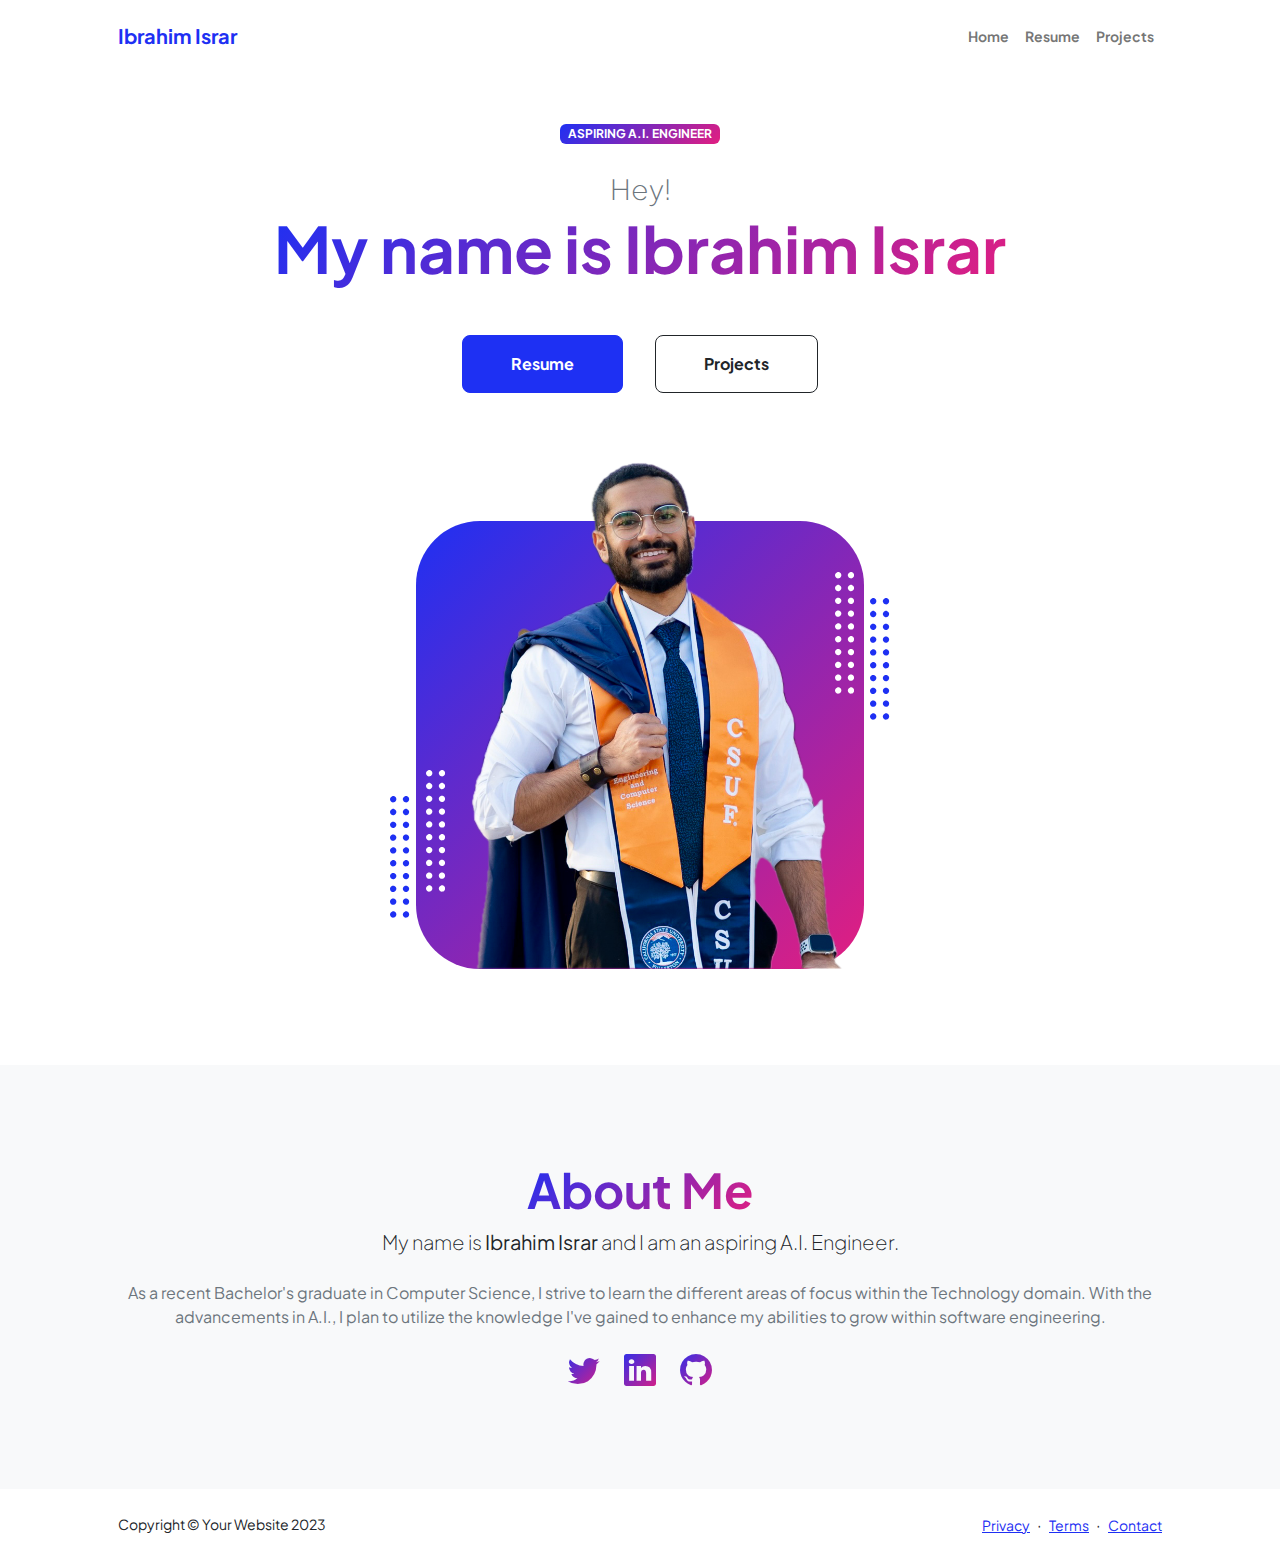
==== index.html @ adb1b74c "first prtfolio website commit" ====
<!DOCTYPE html>
<html lang="en" data-bs-theme="dark">
    <head>
        <meta charset="utf-8" />
        <meta name="viewport" content="width=device-width, initial-scale=1, shrink-to-fit=no" />
        <meta name="description" content="" />
        <meta name="author" content="" />
        <title>Personal - Start Bootstrap Theme</title>
        <!-- Favicon-->
        <link rel="icon" type="image/x-icon" href="assets/favicon.ico" />
        <!-- Custom Google font-->
        <link rel="preconnect" href="https://fonts.googleapis.com" />
        <link rel="preconnect" href="https://fonts.gstatic.com" crossorigin />
        <link href="https://fonts.googleapis.com/css2?family=Plus+Jakarta+Sans:wght@100;200;300;400;500;600;700;800;900&amp;display=swap" rel="stylesheet" />
        <!-- Bootstrap icons-->
        <link href="https://cdn.jsdelivr.net/npm/bootstrap-icons@1.8.1/font/bootstrap-icons.css" rel="stylesheet" />
        <!-- Core theme CSS (includes Bootstrap)-->
        <link href="css/styles.css" rel="stylesheet" />
    </head>
    <body class="d-flex flex-column h-100">
        <main class="flex-shrink-0">
            <!-- Navigation-->
            <nav class="navbar navbar-expand-lg navbar-light bg-white py-3">
                <div class="container px-5">
                    <a class="navbar-brand" href="index.html"><span class="fw-bolder text-primary">Ibrahim Israr</span></a>
                    <button class="navbar-toggler" type="button" data-bs-toggle="collapse" data-bs-target="#navbarSupportedContent" aria-controls="navbarSupportedContent" aria-expanded="false" aria-label="Toggle navigation"><span class="navbar-toggler-icon"></span></button>
                    <div class="collapse navbar-collapse" id="navbarSupportedContent">
                        <ul class="navbar-nav ms-auto mb-2 mb-lg-0 small fw-bolder">
                            <li class="nav-item"><a class="nav-link" href="index.html">Home</a></li>
                            <li class="nav-item"><a class="nav-link" href="resume.html">Resume</a></li>
                            <li class="nav-item"><a class="nav-link" href="projects.html">Projects</a></li>
                            <!-- <li class="nav-item"><a class="nav-link" href="contact.html">Contact</a></li> -->
                        </ul>
                    </div>
                </div>
            </nav>
            <!-- Header-->
            <header class="py-5">
                <div class="container px-5 pb-5">
                    <div class="row gx-5 align-items-center">
                        <div class="col-xxl-5">
                            <!-- Header text content-->
                            <div class="text-center text-xxl-start">
                                <div class="badge bg-gradient-primary-to-secondary text-white mb-4"><div class="text-uppercase">Aspiring A.I. Engineer</div></div>
                                <div class="fs-3 fw-light text-muted">Hey!</div>
                                <h1 class="display-3 fw-bolder mb-5"><span class="text-gradient d-inline">My name is Ibrahim Israr</span></h1>
                                <div class="d-grid gap-3 d-sm-flex justify-content-sm-center justify-content-xxl-start mb-3">
                                    <a class="btn btn-primary btn-lg px-5 py-3 me-sm-3 fs-6 fw-bolder" href="resume.html">Resume</a>
                                    <a class="btn btn-outline-dark btn-lg px-5 py-3 fs-6 fw-bolder" href="projects.html">Projects</a>
                                </div>
                            </div>
                        </div>
                        <div class="col-xxl-7">
                            <!-- Header profile picture-->
                            <div class="d-flex justify-content-center mt-5 mt-xxl-0">
                                <div class="profile bg-gradient-primary-to-secondary">
                                    <!-- TIP: For best results, use a photo with a transparent background like the demo example below-->
                                    <!-- Watch a tutorial on how to do this on YouTube (link)-->
                                    <img class="profile-img" src="assets/profile.png" alt="..." />
                                    <div class="dots-1">
                                        <!-- SVG Dots-->
                                        <svg version="1.1" xmlns="http://www.w3.org/2000/svg" xmlns:xlink="http://www.w3.org/1999/xlink" x="0px" y="0px" viewBox="0 0 191.6 1215.4" style="enable-background: new 0 0 191.6 1215.4" xml:space="preserve">
                                            <g transform="translate(0.000000,1280.000000) scale(0.100000,-0.100000)">
                                                <path d="M227.7,12788.6c-105-35-200-141-222-248c-43-206,163-412,369-369c155,32,275,190,260,339c-11,105-90,213-190,262        C383.7,12801.6,289.7,12808.6,227.7,12788.6z"></path>
                                                <path d="M1507.7,12788.6c-151-50-253-216-222-362c25-119,136-230,254-255c194-41,395,142,375,339c-11,105-90,213-190,262        C1663.7,12801.6,1569.7,12808.6,1507.7,12788.6z"></path>
                                                <path d="M227.7,11508.6c-105-35-200-141-222-248c-43-206,163-412,369-369c155,32,275,190,260,339c-11,105-90,213-190,262        C383.7,11521.6,289.7,11528.6,227.7,11508.6z"></path>
                                                <path d="M1507.7,11508.6c-151-50-253-216-222-362c25-119,136-230,254-255c194-41,395,142,375,339c-11,105-90,213-190,262        C1663.7,11521.6,1569.7,11528.6,1507.7,11508.6z"></path>
                                                <path d="M227.7,10228.6c-105-35-200-141-222-248c-43-206,163-412,369-369c155,32,275,190,260,339c-11,105-90,213-190,262        C383.7,10241.6,289.7,10248.6,227.7,10228.6z"></path>
                                                <path d="M1507.7,10228.6c-105-35-200-141-222-248c-43-206,163-412,369-369c155,32,275,190,260,339c-11,105-90,213-190,262        C1663.7,10241.6,1569.7,10248.6,1507.7,10228.6z"></path>
                                                <path d="M227.7,8948.6c-105-35-200-141-222-248c-43-206,163-412,369-369c155,32,275,190,260,339c-11,105-90,213-190,262        C383.7,8961.6,289.7,8968.6,227.7,8948.6z"></path>
                                                <path d="M1507.7,8948.6c-105-35-200-141-222-248c-43-206,163-412,369-369c155,32,275,190,260,339c-11,105-90,213-190,262        C1663.7,8961.6,1569.7,8968.6,1507.7,8948.6z"></path>
                                                <path d="M227.7,7668.6c-105-35-200-141-222-248c-43-206,163-412,369-369c155,32,275,190,260,339c-11,105-90,213-190,262        C383.7,7681.6,289.7,7688.6,227.7,7668.6z"></path>
                                                <path d="M1507.7,7668.6c-105-35-200-141-222-248c-43-206,163-412,369-369c155,32,275,190,260,339c-11,105-90,213-190,262        C1663.7,7681.6,1569.7,7688.6,1507.7,7668.6z"></path>
                                                <path d="M227.7,6388.6c-105-35-200-141-222-248c-43-206,163-412,369-369c155,32,275,190,260,339c-11,105-90,213-190,262        C383.7,6401.6,289.7,6408.6,227.7,6388.6z"></path>
                                                <path d="M1507.7,6388.6c-105-35-200-141-222-248c-43-206,163-412,369-369c155,32,275,190,260,339c-11,105-90,213-190,262        C1663.7,6401.6,1569.7,6408.6,1507.7,6388.6z"></path>
                                                <path d="M227.7,5108.6c-105-35-200-141-222-248c-43-206,163-412,369-369c155,32,275,190,260,339c-11,105-90,213-190,262        C383.7,5121.6,289.7,5128.6,227.7,5108.6z"></path>
                                                <path d="M1507.7,5108.6c-105-35-200-141-222-248c-43-206,163-412,369-369c155,32,275,190,260,339c-11,105-90,213-190,262        C1663.7,5121.6,1569.7,5128.6,1507.7,5108.6z"></path>
                                                <path d="M227.7,3828.6c-105-35-200-141-222-248c-43-206,163-412,369-369c155,32,275,190,260,339c-11,105-90,213-190,262        C383.7,3841.6,289.7,3848.6,227.7,3828.6z"></path>
                                                <path d="M1507.7,3828.6c-105-35-200-141-222-248c-43-206,163-412,369-369c155,32,275,190,260,339c-11,105-90,213-190,262        C1663.7,3841.6,1569.7,3848.6,1507.7,3828.6z"></path>
                                                <path d="M227.7,2548.6c-105-35-200-141-222-248c-43-206,163-412,369-369c155,32,275,190,260,339c-11,105-90,213-190,262        C383.7,2561.6,289.7,2568.6,227.7,2548.6z"></path>
                                                <path d="M1507.7,2548.6c-105-35-200-141-222-248c-43-206,163-412,369-369c155,32,275,190,260,339c-11,105-90,213-190,262        C1663.7,2561.6,1569.7,2568.6,1507.7,2548.6z"></path>
                                                <path d="M227.7,1268.6c-105-35-200-141-222-248c-43-206,163-412,369-369c155,32,275,190,260,339c-11,105-90,213-190,262        C383.7,1281.6,289.7,1288.6,227.7,1268.6z"></path>
                                                <path d="M1507.7,1268.6c-105-35-200-141-222-248c-43-206,163-412,369-369c155,32,275,190,260,339c-11,105-90,213-190,262        C1663.7,1281.6,1569.7,1288.6,1507.7,1268.6z"></path>
                                            </g>
                                        </svg>
                                        <!-- END of SVG dots-->
                                    </div>
                                    <div class="dots-2">
                                        <!-- SVG Dots-->
                                        <svg version="1.1" xmlns="http://www.w3.org/2000/svg" xmlns:xlink="http://www.w3.org/1999/xlink" x="0px" y="0px" viewBox="0 0 191.6 1215.4" style="enable-background: new 0 0 191.6 1215.4" xml:space="preserve">
                                            <g transform="translate(0.000000,1280.000000) scale(0.100000,-0.100000)">
                                                <path d="M227.7,12788.6c-105-35-200-141-222-248c-43-206,163-412,369-369c155,32,275,190,260,339c-11,105-90,213-190,262        C383.7,12801.6,289.7,12808.6,227.7,12788.6z"></path>
                                                <path d="M1507.7,12788.6c-151-50-253-216-222-362c25-119,136-230,254-255c194-41,395,142,375,339c-11,105-90,213-190,262        C1663.7,12801.6,1569.7,12808.6,1507.7,12788.6z"></path>
                                                <path d="M227.7,11508.6c-105-35-200-141-222-248c-43-206,163-412,369-369c155,32,275,190,260,339c-11,105-90,213-190,262        C383.7,11521.6,289.7,11528.6,227.7,11508.6z"></path>
                                                <path d="M1507.7,11508.6c-151-50-253-216-222-362c25-119,136-230,254-255c194-41,395,142,375,339c-11,105-90,213-190,262        C1663.7,11521.6,1569.7,11528.6,1507.7,11508.6z"></path>
                                                <path d="M227.7,10228.6c-105-35-200-141-222-248c-43-206,163-412,369-369c155,32,275,190,260,339c-11,105-90,213-190,262        C383.7,10241.6,289.7,10248.6,227.7,10228.6z"></path>
                                                <path d="M1507.7,10228.6c-105-35-200-141-222-248c-43-206,163-412,369-369c155,32,275,190,260,339c-11,105-90,213-190,262        C1663.7,10241.6,1569.7,10248.6,1507.7,10228.6z"></path>
                                                <path d="M227.7,8948.6c-105-35-200-141-222-248c-43-206,163-412,369-369c155,32,275,190,260,339c-11,105-90,213-190,262        C383.7,8961.6,289.7,8968.6,227.7,8948.6z"></path>
                                                <path d="M1507.7,8948.6c-105-35-200-141-222-248c-43-206,163-412,369-369c155,32,275,190,260,339c-11,105-90,213-190,262        C1663.7,8961.6,1569.7,8968.6,1507.7,8948.6z"></path>
                                                <path d="M227.7,7668.6c-105-35-200-141-222-248c-43-206,163-412,369-369c155,32,275,190,260,339c-11,105-90,213-190,262        C383.7,7681.6,289.7,7688.6,227.7,7668.6z"></path>
                                                <path d="M1507.7,7668.6c-105-35-200-141-222-248c-43-206,163-412,369-369c155,32,275,190,260,339c-11,105-90,213-190,262        C1663.7,7681.6,1569.7,7688.6,1507.7,7668.6z"></path>
                                                <path d="M227.7,6388.6c-105-35-200-141-222-248c-43-206,163-412,369-369c155,32,275,190,260,339c-11,105-90,213-190,262        C383.7,6401.6,289.7,6408.6,227.7,6388.6z"></path>
                                                <path d="M1507.7,6388.6c-105-35-200-141-222-248c-43-206,163-412,369-369c155,32,275,190,260,339c-11,105-90,213-190,262        C1663.7,6401.6,1569.7,6408.6,1507.7,6388.6z"></path>
                                                <path d="M227.7,5108.6c-105-35-200-141-222-248c-43-206,163-412,369-369c155,32,275,190,260,339c-11,105-90,213-190,262        C383.7,5121.6,289.7,5128.6,227.7,5108.6z"></path>
                                                <path d="M1507.7,5108.6c-105-35-200-141-222-248c-43-206,163-412,369-369c155,32,275,190,260,339c-11,105-90,213-190,262        C1663.7,5121.6,1569.7,5128.6,1507.7,5108.6z"></path>
                                                <path d="M227.7,3828.6c-105-35-200-141-222-248c-43-206,163-412,369-369c155,32,275,190,260,339c-11,105-90,213-190,262        C383.7,3841.6,289.7,3848.6,227.7,3828.6z"></path>
                                                <path d="M1507.7,3828.6c-105-35-200-141-222-248c-43-206,163-412,369-369c155,32,275,190,260,339c-11,105-90,213-190,262        C1663.7,3841.6,1569.7,3848.6,1507.7,3828.6z"></path>
                                                <path d="M227.7,2548.6c-105-35-200-141-222-248c-43-206,163-412,369-369c155,32,275,190,260,339c-11,105-90,213-190,262        C383.7,2561.6,289.7,2568.6,227.7,2548.6z"></path>
                                                <path d="M1507.7,2548.6c-105-35-200-141-222-248c-43-206,163-412,369-369c155,32,275,190,260,339c-11,105-90,213-190,262        C1663.7,2561.6,1569.7,2568.6,1507.7,2548.6z"></path>
                                                <path d="M227.7,1268.6c-105-35-200-141-222-248c-43-206,163-412,369-369c155,32,275,190,260,339c-11,105-90,213-190,262        C383.7,1281.6,289.7,1288.6,227.7,1268.6z"></path>
                                                <path d="M1507.7,1268.6c-105-35-200-141-222-248c-43-206,163-412,369-369c155,32,275,190,260,339c-11,105-90,213-190,262        C1663.7,1281.6,1569.7,1288.6,1507.7,1268.6z"></path>
                                            </g>
                                        </svg>
                                        <!-- END of SVG dots-->
                                    </div>
                                    <div class="dots-3">
                                        <!-- SVG Dots-->
                                        <svg version="1.1" xmlns="http://www.w3.org/2000/svg" xmlns:xlink="http://www.w3.org/1999/xlink" x="0px" y="0px" viewBox="0 0 191.6 1215.4" style="enable-background: new 0 0 191.6 1215.4" xml:space="preserve">
                                            <g transform="translate(0.000000,1280.000000) scale(0.100000,-0.100000)">
                                                <path d="M227.7,12788.6c-105-35-200-141-222-248c-43-206,163-412,369-369c155,32,275,190,260,339c-11,105-90,213-190,262        C383.7,12801.6,289.7,12808.6,227.7,12788.6z"></path>
                                                <path d="M1507.7,12788.6c-151-50-253-216-222-362c25-119,136-230,254-255c194-41,395,142,375,339c-11,105-90,213-190,262        C1663.7,12801.6,1569.7,12808.6,1507.7,12788.6z"></path>
                                                <path d="M227.7,11508.6c-105-35-200-141-222-248c-43-206,163-412,369-369c155,32,275,190,260,339c-11,105-90,213-190,262        C383.7,11521.6,289.7,11528.6,227.7,11508.6z"></path>
                                                <path d="M1507.7,11508.6c-151-50-253-216-222-362c25-119,136-230,254-255c194-41,395,142,375,339c-11,105-90,213-190,262        C1663.7,11521.6,1569.7,11528.6,1507.7,11508.6z"></path>
                                                <path d="M227.7,10228.6c-105-35-200-141-222-248c-43-206,163-412,369-369c155,32,275,190,260,339c-11,105-90,213-190,262        C383.7,10241.6,289.7,10248.6,227.7,10228.6z"></path>
                                                <path d="M1507.7,10228.6c-105-35-200-141-222-248c-43-206,163-412,369-369c155,32,275,190,260,339c-11,105-90,213-190,262        C1663.7,10241.6,1569.7,10248.6,1507.7,10228.6z"></path>
                                                <path d="M227.7,8948.6c-105-35-200-141-222-248c-43-206,163-412,369-369c155,32,275,190,260,339c-11,105-90,213-190,262        C383.7,8961.6,289.7,8968.6,227.7,8948.6z"></path>
                                                <path d="M1507.7,8948.6c-105-35-200-141-222-248c-43-206,163-412,369-369c155,32,275,190,260,339c-11,105-90,213-190,262        C1663.7,8961.6,1569.7,8968.6,1507.7,8948.6z"></path>
                                                <path d="M227.7,7668.6c-105-35-200-141-222-248c-43-206,163-412,369-369c155,32,275,190,260,339c-11,105-90,213-190,262        C383.7,7681.6,289.7,7688.6,227.7,7668.6z"></path>
                                                <path d="M1507.7,7668.6c-105-35-200-141-222-248c-43-206,163-412,369-369c155,32,275,190,260,339c-11,105-90,213-190,262        C1663.7,7681.6,1569.7,7688.6,1507.7,7668.6z"></path>
                                                <path d="M227.7,6388.6c-105-35-200-141-222-248c-43-206,163-412,369-369c155,32,275,190,260,339c-11,105-90,213-190,262        C383.7,6401.6,289.7,6408.6,227.7,6388.6z"></path>
                                                <path d="M1507.7,6388.6c-105-35-200-141-222-248c-43-206,163-412,369-369c155,32,275,190,260,339c-11,105-90,213-190,262        C1663.7,6401.6,1569.7,6408.6,1507.7,6388.6z"></path>
                                                <path d="M227.7,5108.6c-105-35-200-141-222-248c-43-206,163-412,369-369c155,32,275,190,260,339c-11,105-90,213-190,262        C383.7,5121.6,289.7,5128.6,227.7,5108.6z"></path>
                                                <path d="M1507.7,5108.6c-105-35-200-141-222-248c-43-206,163-412,369-369c155,32,275,190,260,339c-11,105-90,213-190,262        C1663.7,5121.6,1569.7,5128.6,1507.7,5108.6z"></path>
                                                <path d="M227.7,3828.6c-105-35-200-141-222-248c-43-206,163-412,369-369c155,32,275,190,260,339c-11,105-90,213-190,262        C383.7,3841.6,289.7,3848.6,227.7,3828.6z"></path>
                                                <path d="M1507.7,3828.6c-105-35-200-141-222-248c-43-206,163-412,369-369c155,32,275,190,260,339c-11,105-90,213-190,262        C1663.7,3841.6,1569.7,3848.6,1507.7,3828.6z"></path>
                                                <path d="M227.7,2548.6c-105-35-200-141-222-248c-43-206,163-412,369-369c155,32,275,190,260,339c-11,105-90,213-190,262        C383.7,2561.6,289.7,2568.6,227.7,2548.6z"></path>
                                                <path d="M1507.7,2548.6c-105-35-200-141-222-248c-43-206,163-412,369-369c155,32,275,190,260,339c-11,105-90,213-190,262        C1663.7,2561.6,1569.7,2568.6,1507.7,2548.6z"></path>
                                                <path d="M227.7,1268.6c-105-35-200-141-222-248c-43-206,163-412,369-369c155,32,275,190,260,339c-11,105-90,213-190,262        C383.7,1281.6,289.7,1288.6,227.7,1268.6z"></path>
                                                <path d="M1507.7,1268.6c-105-35-200-141-222-248c-43-206,163-412,369-369c155,32,275,190,260,339c-11,105-90,213-190,262        C1663.7,1281.6,1569.7,1288.6,1507.7,1268.6z"></path>
                                            </g>
                                        </svg>
                                        <!-- END of SVG dots-->
                                    </div>
                                    <div class="dots-4">
                                        <!-- SVG Dots-->
                                        <svg version="1.1" xmlns="http://www.w3.org/2000/svg" xmlns:xlink="http://www.w3.org/1999/xlink" x="0px" y="0px" viewBox="0 0 191.6 1215.4" style="enable-background: new 0 0 191.6 1215.4" xml:space="preserve">
                                            <g transform="translate(0.000000,1280.000000) scale(0.100000,-0.100000)">
                                                <path d="M227.7,12788.6c-105-35-200-141-222-248c-43-206,163-412,369-369c155,32,275,190,260,339c-11,105-90,213-190,262        C383.7,12801.6,289.7,12808.6,227.7,12788.6z"></path>
                                                <path d="M1507.7,12788.6c-151-50-253-216-222-362c25-119,136-230,254-255c194-41,395,142,375,339c-11,105-90,213-190,262        C1663.7,12801.6,1569.7,12808.6,1507.7,12788.6z"></path>
                                                <path d="M227.7,11508.6c-105-35-200-141-222-248c-43-206,163-412,369-369c155,32,275,190,260,339c-11,105-90,213-190,262        C383.7,11521.6,289.7,11528.6,227.7,11508.6z"></path>
                                                <path d="M1507.7,11508.6c-151-50-253-216-222-362c25-119,136-230,254-255c194-41,395,142,375,339c-11,105-90,213-190,262        C1663.7,11521.6,1569.7,11528.6,1507.7,11508.6z"></path>
                                                <path d="M227.7,10228.6c-105-35-200-141-222-248c-43-206,163-412,369-369c155,32,275,190,260,339c-11,105-90,213-190,262        C383.7,10241.6,289.7,10248.6,227.7,10228.6z"></path>
                                                <path d="M1507.7,10228.6c-105-35-200-141-222-248c-43-206,163-412,369-369c155,32,275,190,260,339c-11,105-90,213-190,262        C1663.7,10241.6,1569.7,10248.6,1507.7,10228.6z"></path>
                                                <path d="M227.7,8948.6c-105-35-200-141-222-248c-43-206,163-412,369-369c155,32,275,190,260,339c-11,105-90,213-190,262        C383.7,8961.6,289.7,8968.6,227.7,8948.6z"></path>
                                                <path d="M1507.7,8948.6c-105-35-200-141-222-248c-43-206,163-412,369-369c155,32,275,190,260,339c-11,105-90,213-190,262        C1663.7,8961.6,1569.7,8968.6,1507.7,8948.6z"></path>
                                                <path d="M227.7,7668.6c-105-35-200-141-222-248c-43-206,163-412,369-369c155,32,275,190,260,339c-11,105-90,213-190,262        C383.7,7681.6,289.7,7688.6,227.7,7668.6z"></path>
                                                <path d="M1507.7,7668.6c-105-35-200-141-222-248c-43-206,163-412,369-369c155,32,275,190,260,339c-11,105-90,213-190,262        C1663.7,7681.6,1569.7,7688.6,1507.7,7668.6z"></path>
                                                <path d="M227.7,6388.6c-105-35-200-141-222-248c-43-206,163-412,369-369c155,32,275,190,260,339c-11,105-90,213-190,262        C383.7,6401.6,289.7,6408.6,227.7,6388.6z"></path>
                                                <path d="M1507.7,6388.6c-105-35-200-141-222-248c-43-206,163-412,369-369c155,32,275,190,260,339c-11,105-90,213-190,262        C1663.7,6401.6,1569.7,6408.6,1507.7,6388.6z"></path>
                                                <path d="M227.7,5108.6c-105-35-200-141-222-248c-43-206,163-412,369-369c155,32,275,190,260,339c-11,105-90,213-190,262        C383.7,5121.6,289.7,5128.6,227.7,5108.6z"></path>
                                                <path d="M1507.7,5108.6c-105-35-200-141-222-248c-43-206,163-412,369-369c155,32,275,190,260,339c-11,105-90,213-190,262        C1663.7,5121.6,1569.7,5128.6,1507.7,5108.6z"></path>
                                                <path d="M227.7,3828.6c-105-35-200-141-222-248c-43-206,163-412,369-369c155,32,275,190,260,339c-11,105-90,213-190,262        C383.7,3841.6,289.7,3848.6,227.7,3828.6z"></path>
                                                <path d="M1507.7,3828.6c-105-35-200-141-222-248c-43-206,163-412,369-369c155,32,275,190,260,339c-11,105-90,213-190,262        C1663.7,3841.6,1569.7,3848.6,1507.7,3828.6z"></path>
                                                <path d="M227.7,2548.6c-105-35-200-141-222-248c-43-206,163-412,369-369c155,32,275,190,260,339c-11,105-90,213-190,262        C383.7,2561.6,289.7,2568.6,227.7,2548.6z"></path>
                                                <path d="M1507.7,2548.6c-105-35-200-141-222-248c-43-206,163-412,369-369c155,32,275,190,260,339c-11,105-90,213-190,262        C1663.7,2561.6,1569.7,2568.6,1507.7,2548.6z"></path>
                                                <path d="M227.7,1268.6c-105-35-200-141-222-248c-43-206,163-412,369-369c155,32,275,190,260,339c-11,105-90,213-190,262        C383.7,1281.6,289.7,1288.6,227.7,1268.6z"></path>
                                                <path d="M1507.7,1268.6c-105-35-200-141-222-248c-43-206,163-412,369-369c155,32,275,190,260,339c-11,105-90,213-190,262        C1663.7,1281.6,1569.7,1288.6,1507.7,1268.6z"></path>
                                            </g>
                                        </svg>
                                        <!-- END of SVG dots-->
                                    </div>
                                </div>
                            </div>
                        </div>
                    </div>
                </div>
            </header>
            <!-- About Section-->
            <section class="bg-light py-5">
                <div class="container px-5">
                    <div class="row gx-5 justify-content-center">
                        <div class="col-xxl-8">
                            <div class="text-center my-5">
                                <h2 class="display-5 fw-bolder"><span class="text-gradient d-inline">About Me</span></h2>
                                <p class="lead fw-light mb-4">My name is <b>Ibrahim Israr</b> and I am an aspiring A.I. Engineer.</p>
                                <p class="text-muted">As a recent Bachelor's graduate in Computer Science, I strive
                                    to learn the different areas of focus within the Technology domain. With the advancements in A.I., I plan to utilize the knowledge I've gained to enhance my abilities to grow within software engineering.</p>
                                <div class="d-flex justify-content-center fs-2 gap-4">
                                    <a class="text-gradient" href="#!"><i class="bi bi-twitter"></i></a>
                                    <a class="text-gradient" href="#!"><i class="bi bi-linkedin"></i></a>
                                    <a class="text-gradient" href="#!"><i class="bi bi-github"></i></a>
                                </div>
                            </div>
                        </div>
                    </div>
                </div>
            </section>
        </main>
        <!-- Footer-->
        <footer class="bg-white py-4 mt-auto">
            <div class="container px-5">
                <div class="row align-items-center justify-content-between flex-column flex-sm-row">
                    <div class="col-auto"><div class="small m-0">Copyright &copy; Your Website 2023</div></div>
                    <div class="col-auto">
                        <a class="small" href="#!">Privacy</a>
                        <span class="mx-1">&middot;</span>
                        <a class="small" href="#!">Terms</a>
                        <span class="mx-1">&middot;</span>
                        <a class="small" href="#!">Contact</a>
                    </div>
                </div>
            </div>
        </footer>
        <!-- Bootstrap core JS-->
        <script src="https://cdn.jsdelivr.net/npm/bootstrap@5.3.0/dist/js/bootstrap.bundle.min.js"></script>
        <!-- Core theme JS-->
        <script src="js/scripts.js"></script>
    </body>
</html>
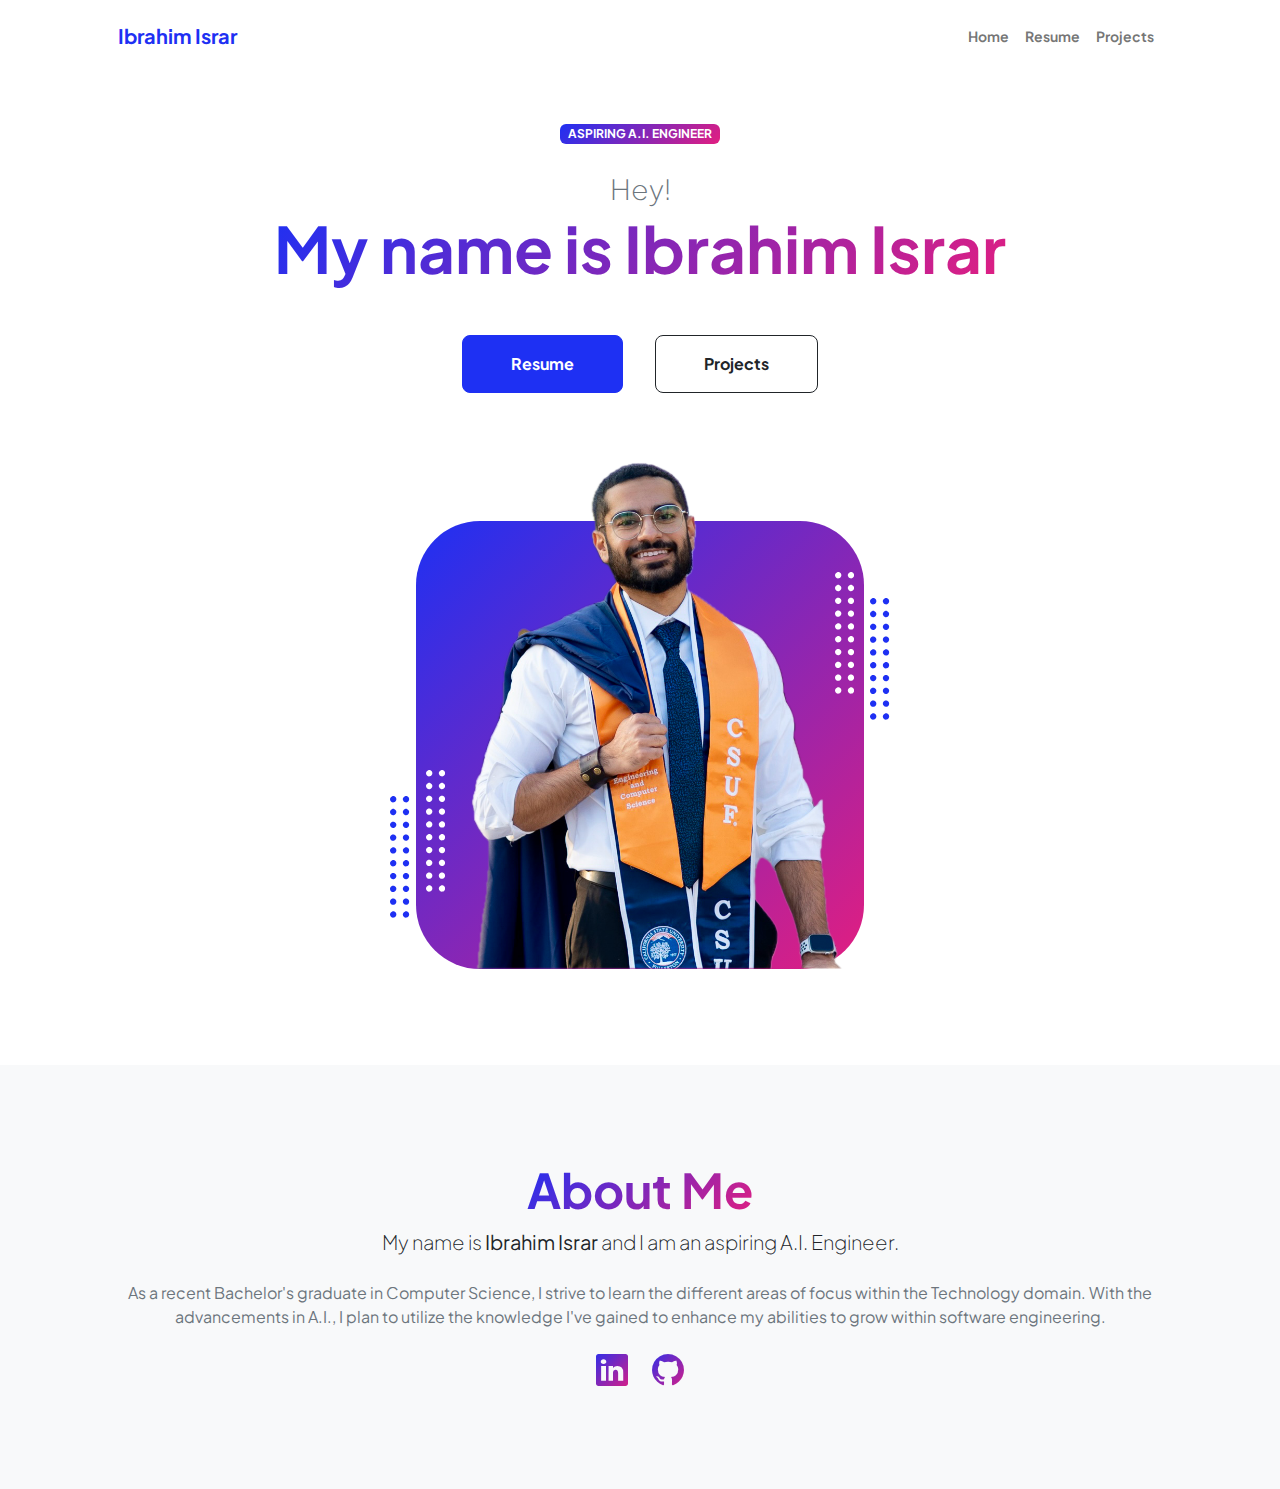
==== commit fcf8c66f: "Add href for github and linkedin" ====
--- a/index.html
+++ b/index.html
@@ -186,9 +186,8 @@
                                 <p class="text-muted">As a recent Bachelor's graduate in Computer Science, I strive
                                     to learn the different areas of focus within the Technology domain. With the advancements in A.I., I plan to utilize the knowledge I've gained to enhance my abilities to grow within software engineering.</p>
                                 <div class="d-flex justify-content-center fs-2 gap-4">
-                                    <a class="text-gradient" href="#!"><i class="bi bi-twitter"></i></a>
-                                    <a class="text-gradient" href="#!"><i class="bi bi-linkedin"></i></a>
-                                    <a class="text-gradient" href="#!"><i class="bi bi-github"></i></a>
+                                    <a class="text-gradient" href="https://www.linkedin.com/in/mohammad-israr/" target="_blank"><i class="bi bi-linkedin"></i></a>
+                                    <a class="text-gradient" href="https://github.com/ibrahi-m0h" target="_blank"><i class="bi bi-github"></i></a>
                                 </div>
                             </div>
                         </div>
@@ -197,7 +196,7 @@
             </section>
         </main>
         <!-- Footer-->
-        <footer class="bg-white py-4 mt-auto">
+        <!-- <footer class="bg-white py-4 mt-auto">
             <div class="container px-5">
                 <div class="row align-items-center justify-content-between flex-column flex-sm-row">
                     <div class="col-auto"><div class="small m-0">Copyright &copy; Your Website 2023</div></div>
@@ -210,7 +209,7 @@
                     </div>
                 </div>
             </div>
-        </footer>
+        </footer> -->
         <!-- Bootstrap core JS-->
         <script src="https://cdn.jsdelivr.net/npm/bootstrap@5.3.0/dist/js/bootstrap.bundle.min.js"></script>
         <!-- Core theme JS-->
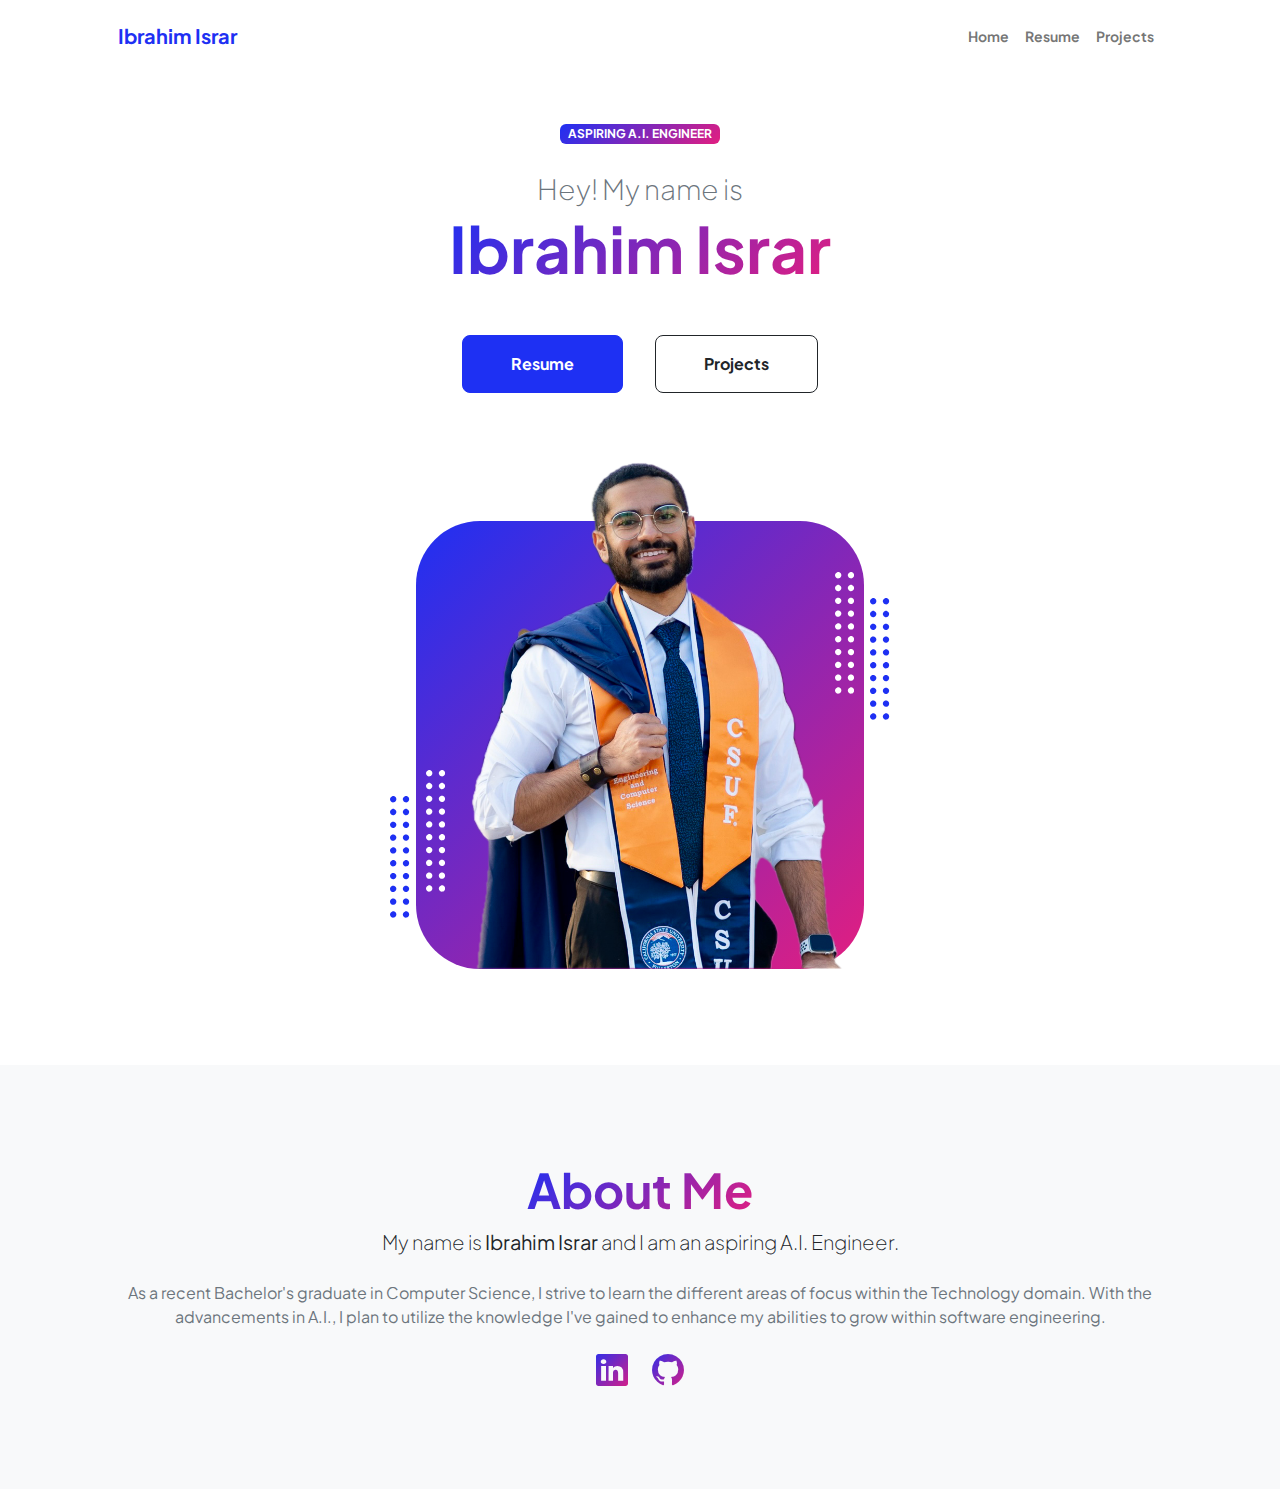
==== commit 1cc97522: "modify wording on intro" ====
--- a/index.html
+++ b/index.html
@@ -5,9 +5,9 @@
         <meta name="viewport" content="width=device-width, initial-scale=1, shrink-to-fit=no" />
         <meta name="description" content="" />
         <meta name="author" content="" />
-        <title>Personal - Start Bootstrap Theme</title>
+        <title>Ibrahim's Landing Page</title>
         <!-- Favicon-->
-        <link rel="icon" type="image/x-icon" href="assets/favicon.ico" />
+        <link rel="icon" type="image/x-icon" href="assets/ibrahim.ico" />
         <!-- Custom Google font-->
         <link rel="preconnect" href="https://fonts.googleapis.com" />
         <link rel="preconnect" href="https://fonts.gstatic.com" crossorigin />
@@ -42,8 +42,8 @@
                             <!-- Header text content-->
                             <div class="text-center text-xxl-start">
                                 <div class="badge bg-gradient-primary-to-secondary text-white mb-4"><div class="text-uppercase">Aspiring A.I. Engineer</div></div>
-                                <div class="fs-3 fw-light text-muted">Hey!</div>
-                                <h1 class="display-3 fw-bolder mb-5"><span class="text-gradient d-inline">My name is Ibrahim Israr</span></h1>
+                                <div class="fs-3 fw-light text-muted">Hey! My name is</div>
+                                <h1 class="display-3 fw-bolder mb-5"><span class="text-gradient d-inline">Ibrahim Israr</span></h1>
                                 <div class="d-grid gap-3 d-sm-flex justify-content-sm-center justify-content-xxl-start mb-3">
                                     <a class="btn btn-primary btn-lg px-5 py-3 me-sm-3 fs-6 fw-bolder" href="resume.html">Resume</a>
                                     <a class="btn btn-outline-dark btn-lg px-5 py-3 fs-6 fw-bolder" href="projects.html">Projects</a>
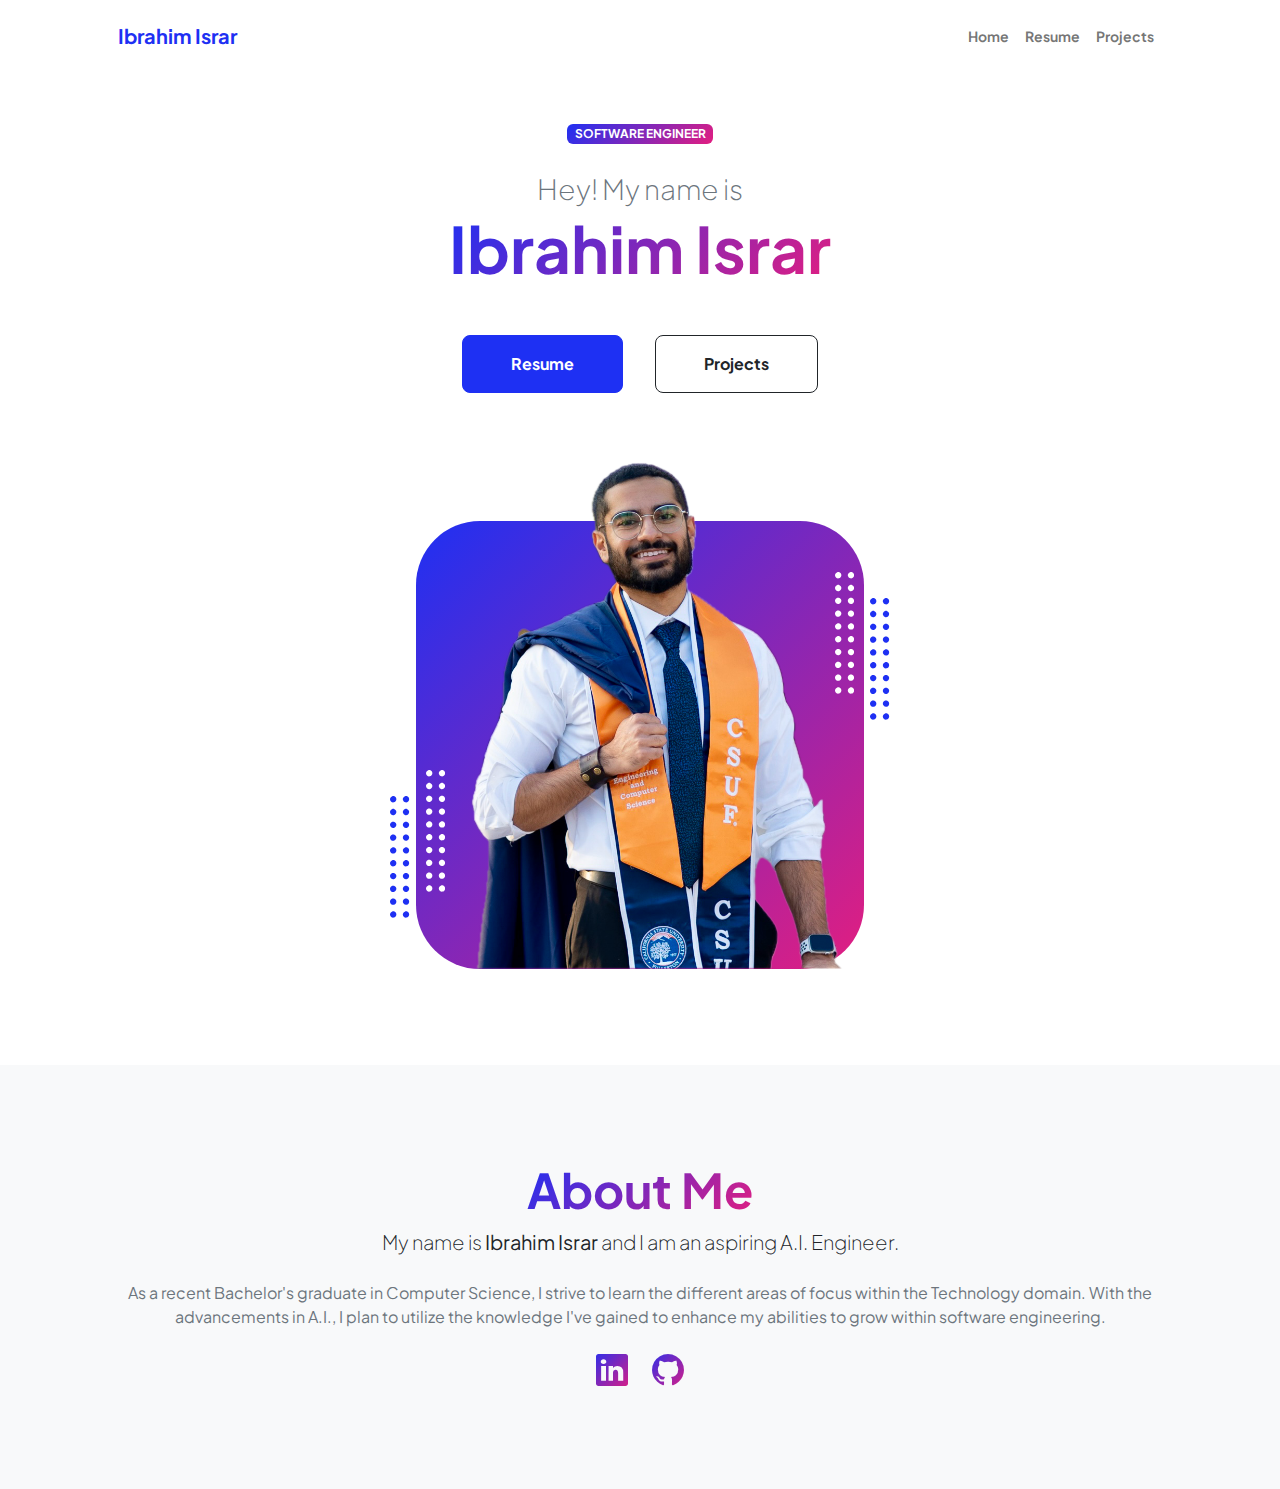
==== commit 13a3c0a4: "Update personal title" ====
--- a/index.html
+++ b/index.html
@@ -41,7 +41,7 @@
                         <div class="col-xxl-5">
                             <!-- Header text content-->
                             <div class="text-center text-xxl-start">
-                                <div class="badge bg-gradient-primary-to-secondary text-white mb-4"><div class="text-uppercase">Aspiring A.I. Engineer</div></div>
+                                <div class="badge bg-gradient-primary-to-secondary text-white mb-4"><div class="text-uppercase">Software Engineer</div></div>
                                 <div class="fs-3 fw-light text-muted">Hey! My name is</div>
                                 <h1 class="display-3 fw-bolder mb-5"><span class="text-gradient d-inline">Ibrahim Israr</span></h1>
                                 <div class="d-grid gap-3 d-sm-flex justify-content-sm-center justify-content-xxl-start mb-3">
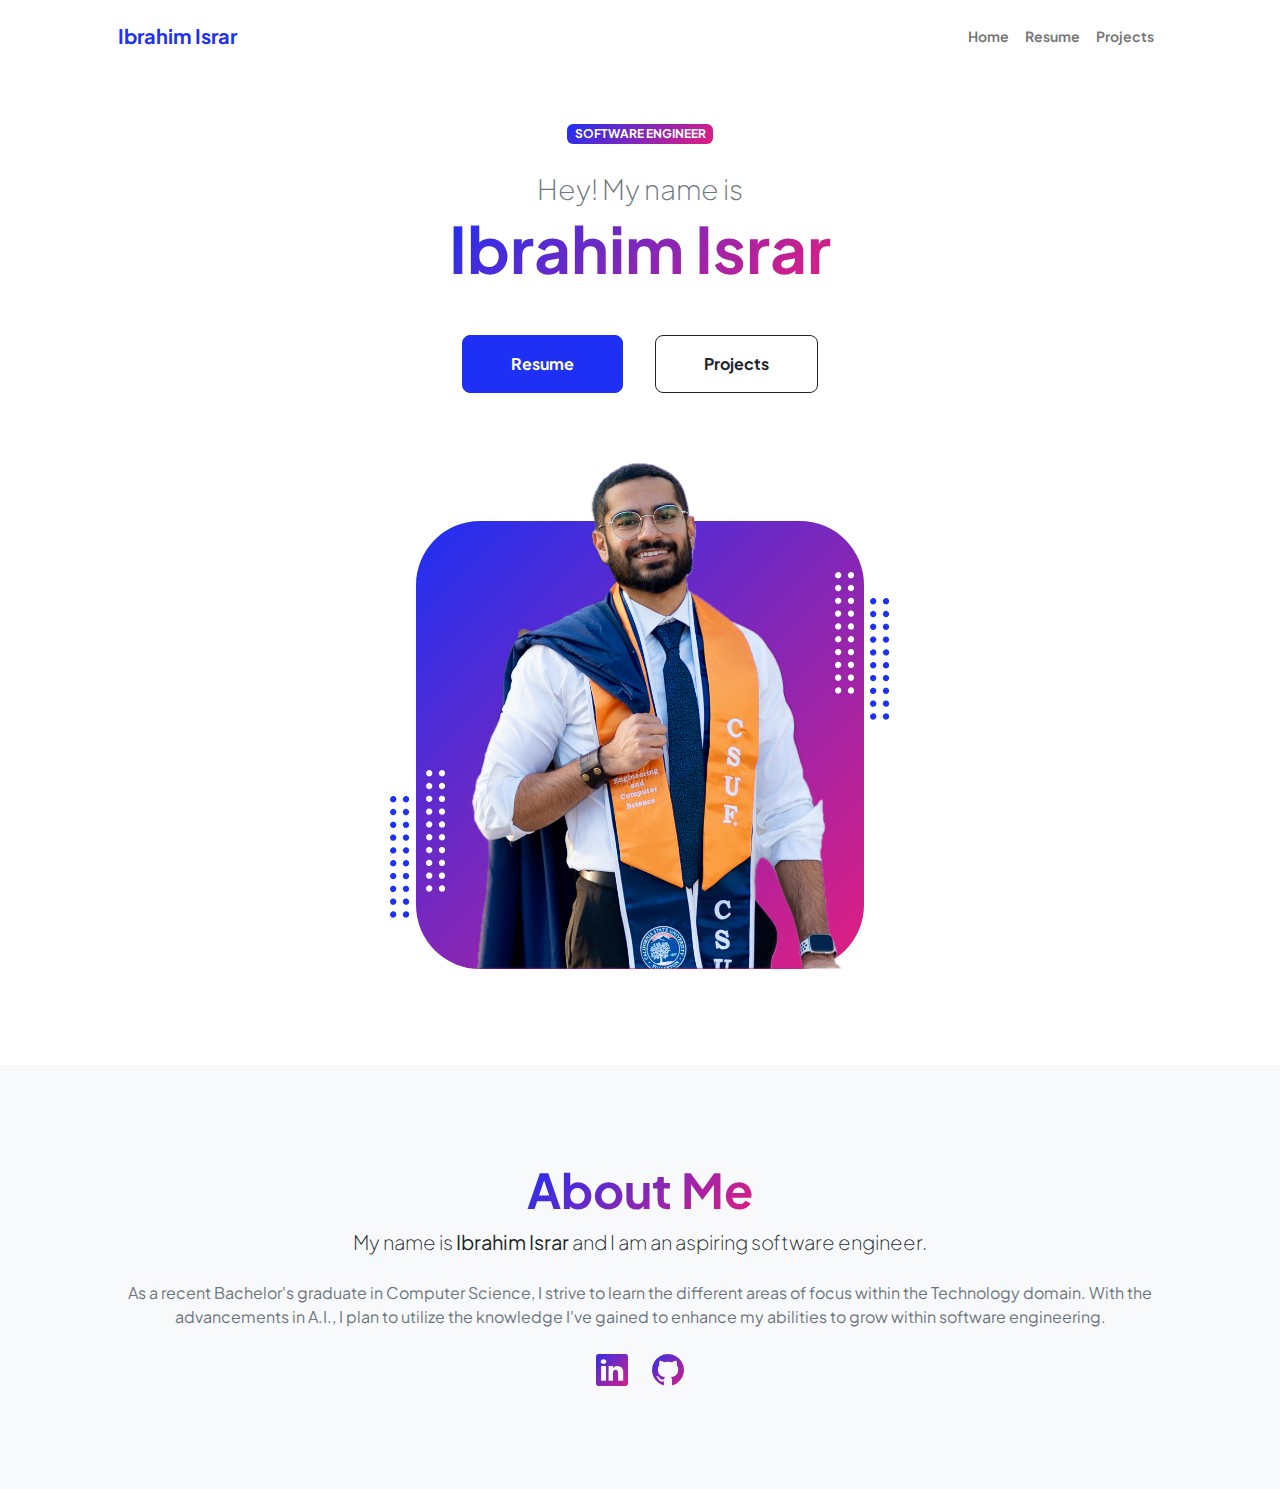
==== commit 2046e6ba: "Update resume" ====
--- a/index.html
+++ b/index.html
@@ -182,7 +182,7 @@
                         <div class="col-xxl-8">
                             <div class="text-center my-5">
                                 <h2 class="display-5 fw-bolder"><span class="text-gradient d-inline">About Me</span></h2>
-                                <p class="lead fw-light mb-4">My name is <b>Ibrahim Israr</b> and I am an aspiring A.I. Engineer.</p>
+                                <p class="lead fw-light mb-4">My name is <b>Ibrahim Israr</b> and I am an aspiring software engineer.</p>
                                 <p class="text-muted">As a recent Bachelor's graduate in Computer Science, I strive
                                     to learn the different areas of focus within the Technology domain. With the advancements in A.I., I plan to utilize the knowledge I've gained to enhance my abilities to grow within software engineering.</p>
                                 <div class="d-flex justify-content-center fs-2 gap-4">
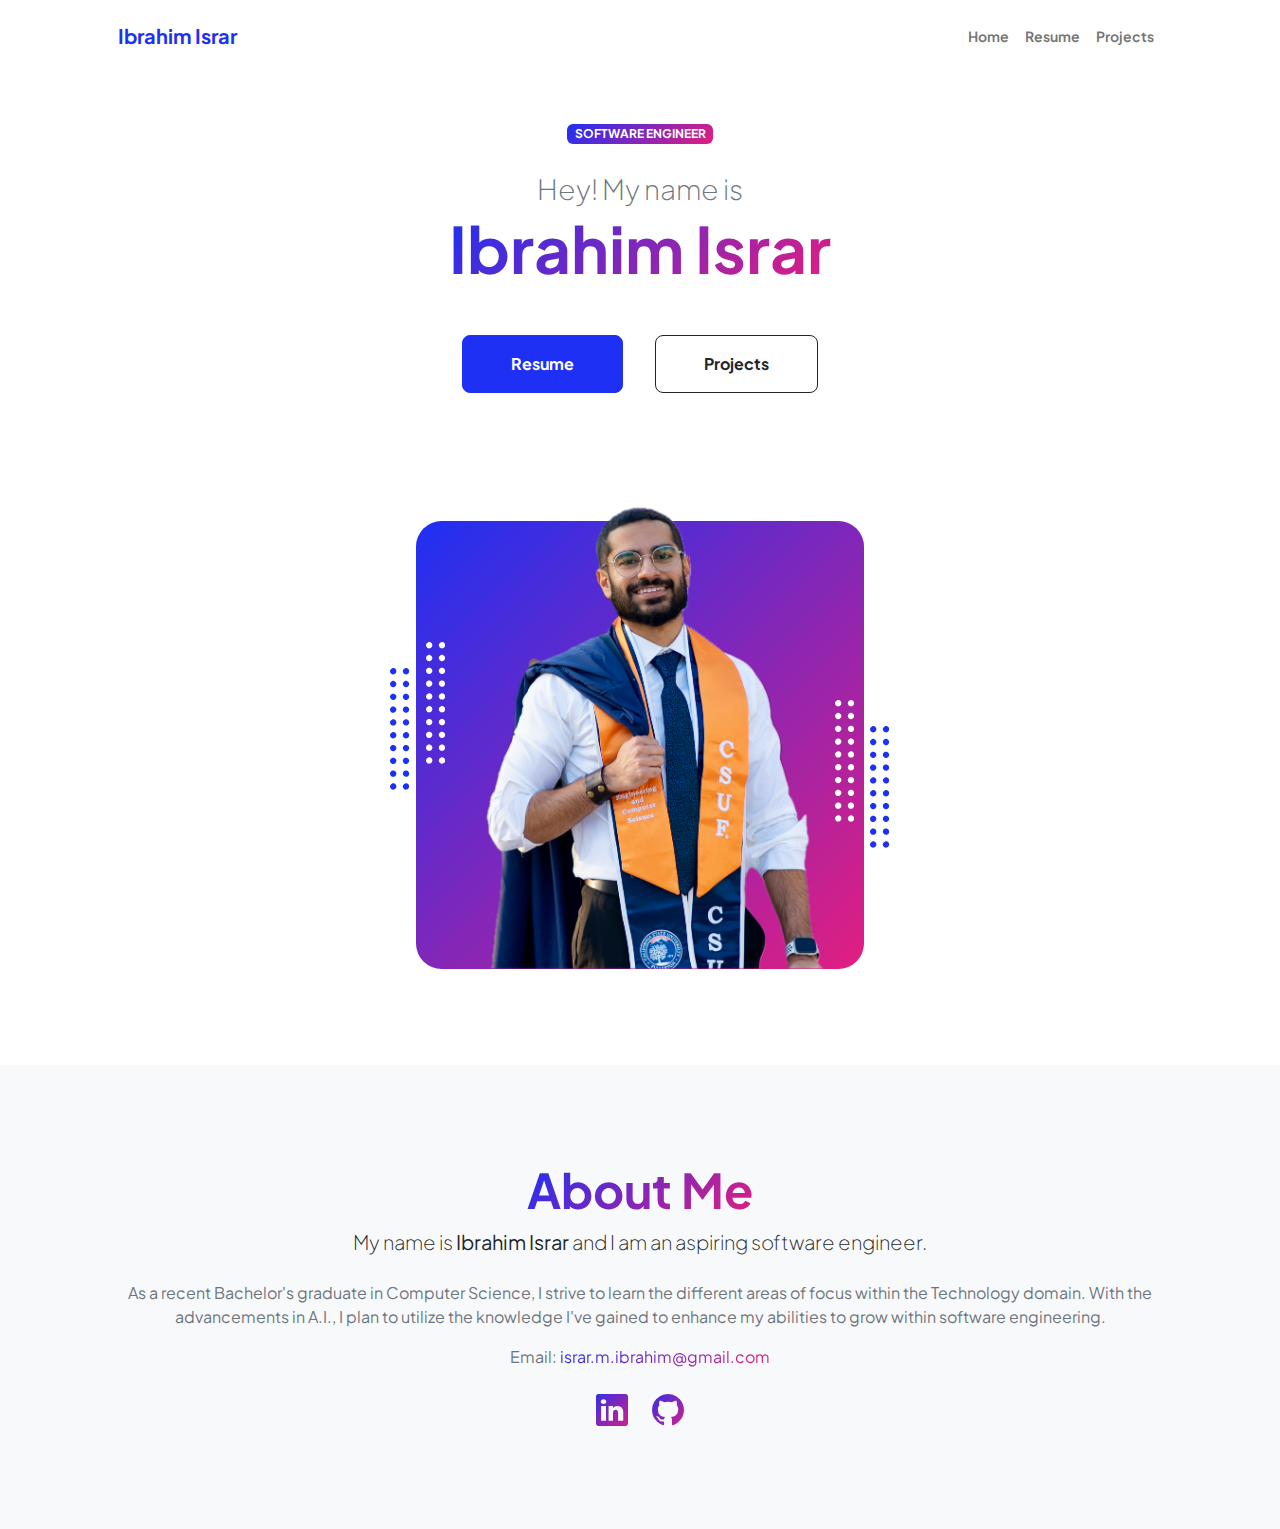
==== commit 0f8c4255: "Add email to home page" ====
--- a/index.html
+++ b/index.html
@@ -185,6 +185,9 @@
                                 <p class="lead fw-light mb-4">My name is <b>Ibrahim Israr</b> and I am an aspiring software engineer.</p>
                                 <p class="text-muted">As a recent Bachelor's graduate in Computer Science, I strive
                                     to learn the different areas of focus within the Technology domain. With the advancements in A.I., I plan to utilize the knowledge I've gained to enhance my abilities to grow within software engineering.</p>
+                                    <p class="text-muted">Email: 
+                                        <a class="text-gradient" href="mailto:israr.m.ibrahim@gmail.com">israr.m.ibrahim@gmail.com</a>
+                                    </p>
                                 <div class="d-flex justify-content-center fs-2 gap-4">
                                     <a class="text-gradient" href="https://www.linkedin.com/in/mohammad-israr/" target="_blank"><i class="bi bi-linkedin"></i></a>
                                     <a class="text-gradient" href="https://github.com/ibrahi-m0h" target="_blank"><i class="bi bi-github"></i></a>
